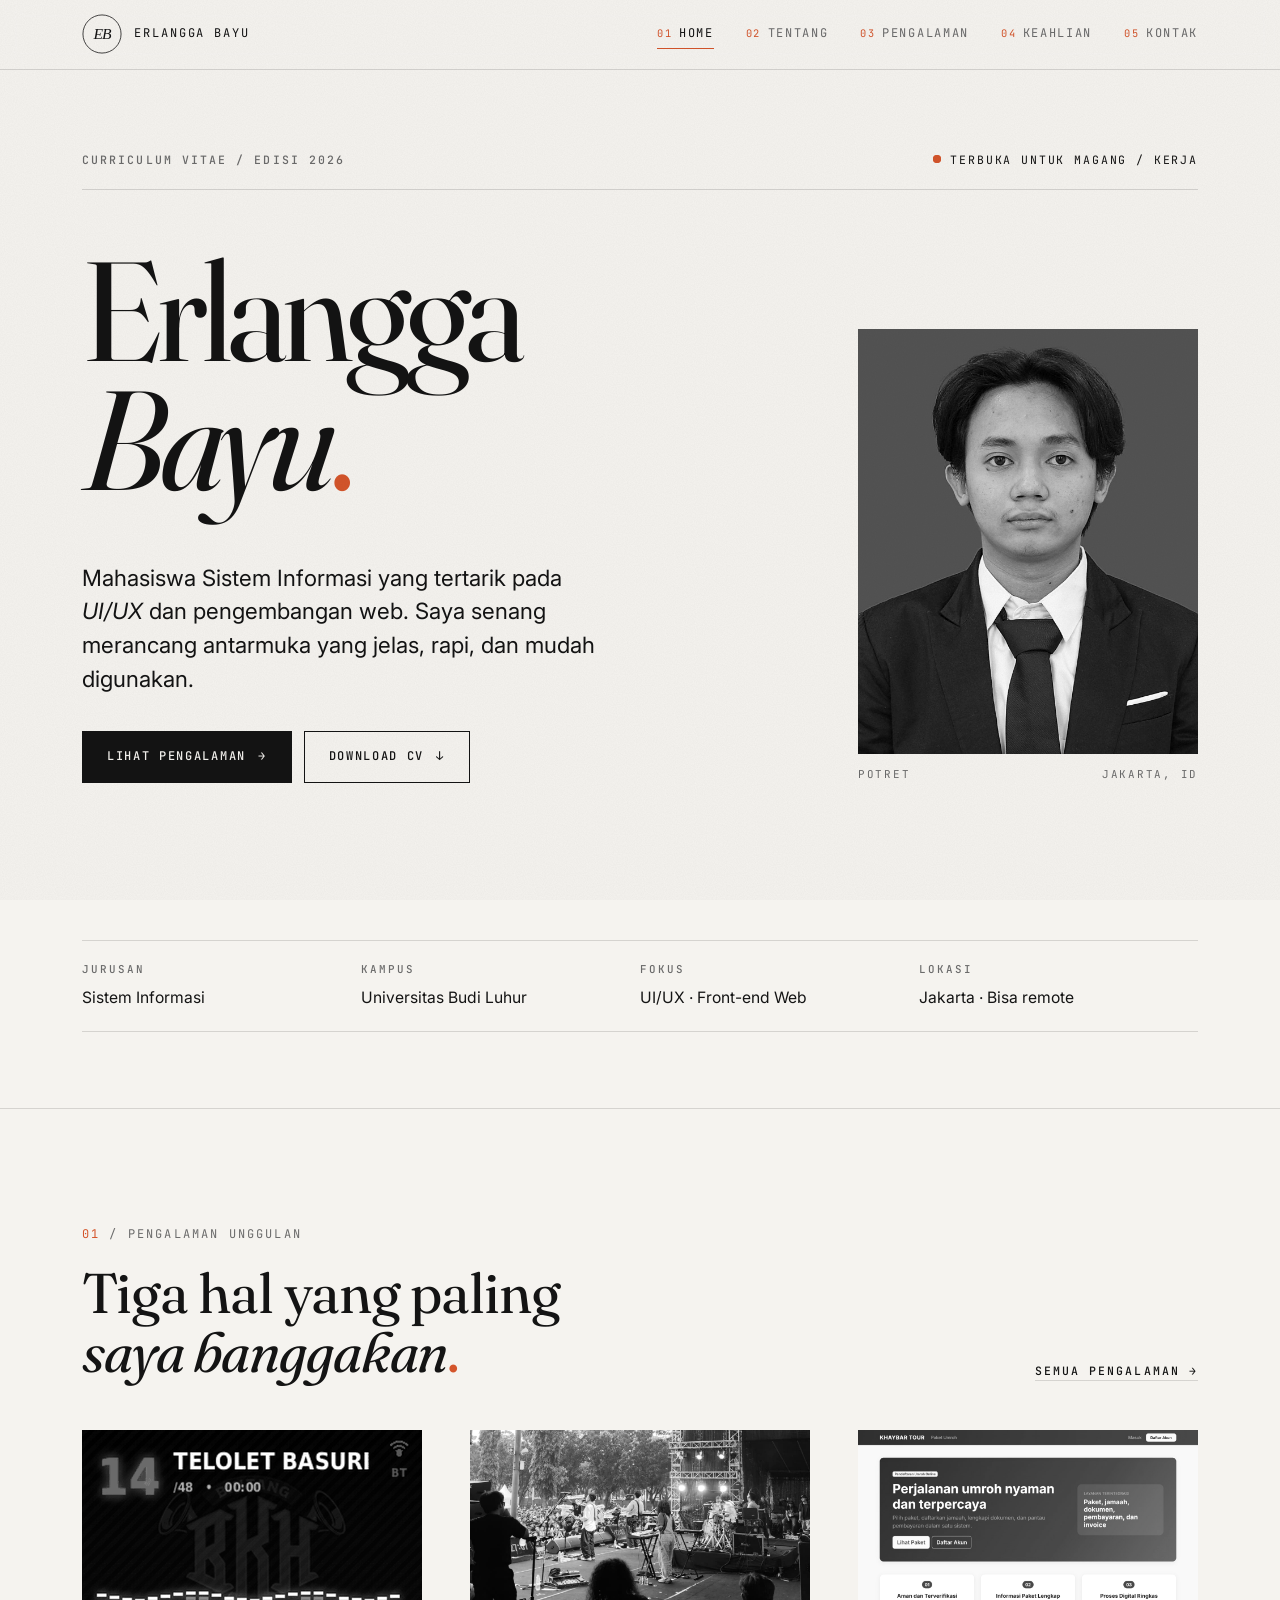
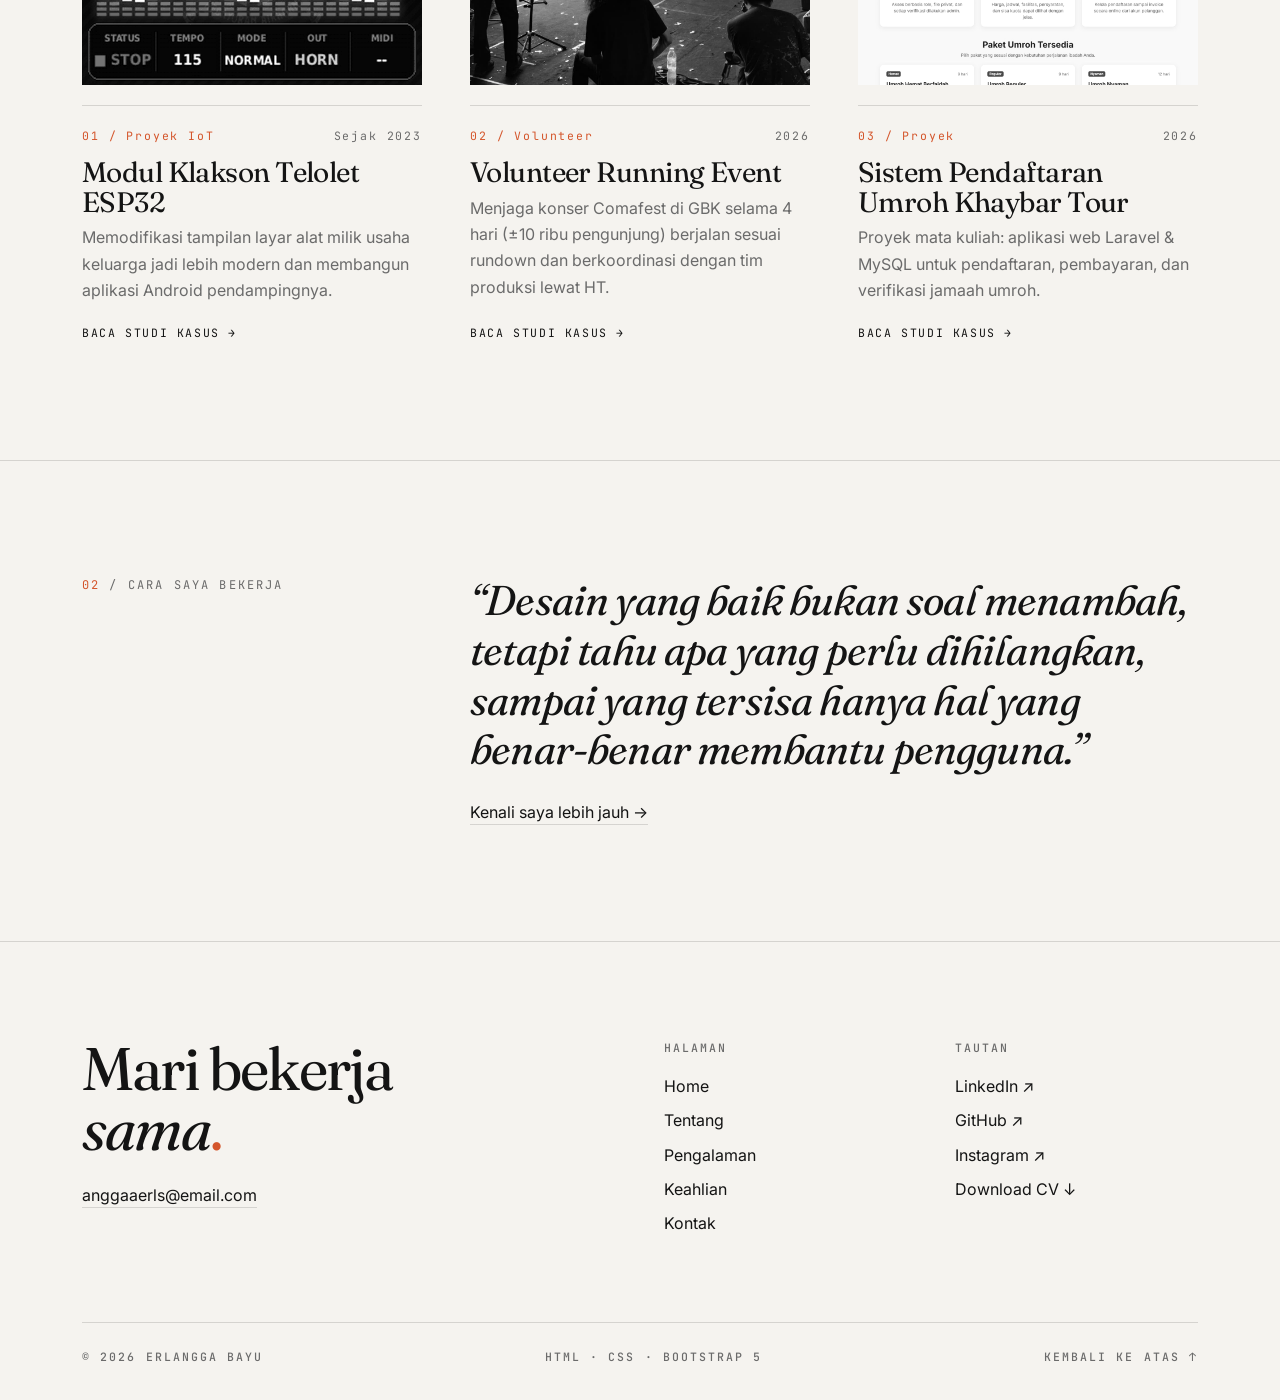
==== index.html @ e74d13df "Website CV Erlangga Bayu: 5 halaman dengan Bootstrap 5 Website CV/portofolio bergaya editorial minim" ====
<!DOCTYPE html>
<html lang="id">
<head>
  <!-- ===================== META DASAR ===================== -->
  <meta charset="UTF-8">
  <meta name="viewport" content="width=device-width, initial-scale=1">
  <!-- GANTI: nama & deskripsi -->
  <title>Erlangga Bayu | Mahasiswa Sistem Informasi · UI/UX &amp; Web</title>
  <meta name="description" content="CV dan portofolio Erlangga Bayu, mahasiswa Sistem Informasi yang tertarik pada UI/UX dan pengembangan web. Terbuka untuk magang dan kerja.">
  <meta name="author" content="Erlangga Bayu">
  <meta name="theme-color" content="#f5f3ef" media="(prefers-color-scheme: light)">
  <meta name="theme-color" content="#111111" media="(prefers-color-scheme: dark)">

  <!-- ===================== OPEN GRAPH (preview WhatsApp/LinkedIn) =====================
       GANTI "username" dengan username GitHub Anda. og:image harus URL lengkap (absolut). -->
  <meta property="og:type" content="website">
  <meta property="og:title" content="Erlangga Bayu | CV &amp; Portofolio">
  <meta property="og:description" content="Mahasiswa Sistem Informasi yang tertarik pada UI/UX dan pengembangan web. Terbuka untuk magang dan kerja.">
  <meta property="og:url" content="https://erlanggabyu.github.io/">
  <meta property="og:image" content="https://erlanggabyu.github.io/assets/img/og-image.png">
  <meta property="og:image:width" content="1200">
  <meta property="og:image:height" content="630">
  <meta property="og:locale" content="id_ID">
  <meta name="twitter:card" content="summary_large_image">

  <!-- ===================== FAVICON ===================== -->
  <link rel="icon" href="assets/img/favicon.svg" type="image/svg+xml">
  <link rel="icon" href="assets/img/favicon-32.png" sizes="32x32" type="image/png">
  <link rel="apple-touch-icon" href="assets/img/apple-touch-icon.png">

  <!-- ===================== FONT (Google Fonts) ===================== -->
  <link rel="preconnect" href="https://fonts.googleapis.com">
  <link rel="preconnect" href="https://fonts.gstatic.com" crossorigin>
  <link href="https://fonts.googleapis.com/css2?family=Fraunces:ital,opsz,wght@0,9..144,300..600;1,9..144,300..600&family=Inter:wght@400;500;600&family=JetBrains+Mono:wght@400;500&display=swap" rel="stylesheet">

  <!-- ===================== BOOTSTRAP 5 (file lokal) + CSS KUSTOM ===================== -->
  <link href="css/bootstrap.min.css" rel="stylesheet">
  <link href="css/style.css" rel="stylesheet">
</head>
<body id="top">
  <a class="skip-link" href="#main">Lewati ke konten</a>

  <!-- ===================== NAVBAR (sama di semua halaman) ===================== -->
  <header class="site-header">
    <nav class="navbar navbar-expand-lg" aria-label="Navigasi utama">
      <div class="container">
        <a class="navbar-brand brand" href="index.html" aria-label="Erlangga Bayu, ke beranda">
          <img src="assets/img/logo.svg" alt="" width="40" height="40">
          <span class="brand-name">Erlangga Bayu</span>
        </a>
        <button class="navbar-toggler" type="button" data-bs-toggle="collapse" data-bs-target="#navMenu" aria-controls="navMenu" aria-expanded="false" aria-label="Buka menu">
          <span class="toggler-bar"></span>
          <span class="toggler-bar"></span>
        </button>
        <div class="collapse navbar-collapse" id="navMenu">
          <ul class="navbar-nav ms-auto">
            <li class="nav-item"><a class="nav-link" href="index.html" aria-current="page"><span class="nav-num">01</span>Home</a></li>
            <li class="nav-item"><a class="nav-link" href="tentang.html"><span class="nav-num">02</span>Tentang</a></li>
            <li class="nav-item"><a class="nav-link" href="pengalaman.html"><span class="nav-num">03</span>Pengalaman</a></li>
            <li class="nav-item"><a class="nav-link" href="keahlian.html"><span class="nav-num">04</span>Keahlian</a></li>
            <li class="nav-item"><a class="nav-link" href="kontak.html"><span class="nav-num">05</span>Kontak</a></li>
          </ul>
        </div>
      </div>
    </nav>
  </header>

  <main id="main">

    <!-- ===================== HERO ===================== -->
    <section class="hero" aria-labelledby="hero-title">
      <div class="container">

        <!-- Baris atas: label edisi + status -->
        <div class="hero-top reveal">
          <p class="eyebrow mb-0">Curriculum Vitae / Edisi 2026</p>
          <!-- GANTI: status ketersediaan -->
          <p class="status mb-0"><span class="status-dot" aria-hidden="true"></span>Terbuka untuk magang / kerja</p>
        </div>

        <div class="row g-4 g-lg-5 align-items-end">
          <div class="col-lg-8">
            <!-- GANTI: nama lengkap -->
            <h1 id="hero-title" class="display-xl hero-name reveal d-1">
              Erlangga<br><span class="italic">Bayu</span><span class="dot">.</span>
            </h1>

            <!-- GANTI: kalimat positioning -->
            <p class="lede reveal d-2">
              Mahasiswa Sistem Informasi yang tertarik pada <em>UI/UX</em> dan pengembangan web.
              Saya senang merancang antarmuka yang jelas, rapi, dan mudah digunakan.
            </p>

            <div class="hero-actions reveal d-3">
              <a class="btn-ed btn-solid" href="pengalaman.html">Lihat Pengalaman <span class="arrow" aria-hidden="true">→</span></a>
              <!-- GANTI FILE CV: assets/cv/CV-Erlangga-Bayu.pdf -->
              <a class="btn-ed btn-outline" href="assets/cv/CV-Erlangga-Bayu.pdf" download>Download CV <span class="arrow arrow-down" aria-hidden="true">↓</span></a>
            </div>
          </div>

          <div class="col-sm-8 col-md-6 col-lg-4">
            <figure class="m-0 reveal-img d-2">
              <div class="photo ratio-portrait">
                <!-- GANTI FOTO: assets/img/profil.jpg (rasio 4:5, mis. 800x1000 px) -->
                <img src="assets/img/profil.jpg" alt="Foto profil Erlangga Bayu" width="800" height="1000" loading="lazy">
              </div>
              <figcaption class="photo-caption"><span>Potret</span><span>Jakarta, ID</span></figcaption>
            </figure>
          </div>
        </div>
      </div>
    </section>

    <!-- ===================== FAKTA SINGKAT ===================== -->
    <section class="section-tight" aria-label="Fakta singkat">
      <div class="container">
        <!-- GANTI: data singkat -->
        <dl class="row g-0 meta-grid m-0">
          <div class="col-6 col-md-3 pe-3">
            <dt>Jurusan</dt>
            <dd>Sistem Informasi</dd>
          </div>
          <div class="col-6 col-md-3 pe-3">
            <dt>Kampus</dt>
            <dd>Universitas Budi Luhur</dd>
          </div>
          <div class="col-6 col-md-3 pe-3">
            <dt>Fokus</dt>
            <dd>UI/UX · Front-end Web</dd>
          </div>
          <div class="col-6 col-md-3">
            <dt>Lokasi</dt>
            <dd>Jakarta · Bisa remote</dd>
          </div>
        </dl>
      </div>
    </section>

    <!-- ===================== 01 — PENGALAMAN UNGGULAN ===================== -->
    <section class="section" aria-labelledby="unggulan-title">
      <div class="container">
        <div class="row align-items-end g-4 mb-5">
          <div class="col-lg-8">
            <p class="section-label"><span class="num">01</span> / Pengalaman Unggulan</p>
            <h2 id="unggulan-title" class="section-title">Tiga hal yang paling<br><span class="italic">saya banggakan</span><span class="dot">.</span></h2>
          </div>
          <div class="col-lg-4 text-lg-end">
            <a class="link-line mono text-reset" href="pengalaman.html">Semua pengalaman →</a>
          </div>
        </div>

        <div class="row g-4 g-lg-5">
          <!-- Kartu 1 — Modul klakson telolet ESP32 "BKH" -->
          <div class="col-md-4">
            <article class="feature">
              <a href="pengalaman.html#pengalaman-1" class="d-block" aria-label="Baca studi kasus: Modul klakson telolet ESP32">
                <div class="photo ratio-landscape">
                  <!-- GIF: assets/img/pengalaman/pengalaman-1-foto-1.gif (rekaman layar alat) -->
                  <img src="assets/img/pengalaman/pengalaman-1-foto-1.gif" alt="Animasi layar TFT modul BKH: equalizer neon bergerak mengikuti lagu yang diputar" width="480" height="360" loading="lazy">
                </div>
              </a>
              <p class="feature-num"><span>01 / Proyek IoT</span><span>Sejak 2023</span></p>
              <h3>Modul Klakson Telolet ESP32</h3>
              <p>Memodifikasi tampilan layar alat milik usaha keluarga jadi lebih modern dan membangun aplikasi Android pendampingnya.</p>
              <a class="more link-u" href="pengalaman.html#pengalaman-1">Baca studi kasus →</a>
            </article>
          </div>

          <!-- Kartu 2 — Volunteer konser — Comafest 2026 -->
          <div class="col-md-4">
            <article class="feature">
              <a href="pengalaman.html#pengalaman-2" class="d-block" aria-label="Baca studi kasus: Volunteer divisi running event">
                <div class="photo ratio-landscape">
                  <!-- GANTI FOTO: assets/img/pengalaman/pengalaman-2-foto-1.jpg -->
                  <img src="assets/img/pengalaman/pengalaman-2-foto-1.jpg" alt="Suasana panggung saat konser berlangsung" width="1200" height="900" loading="lazy">
                </div>
              </a>
              <p class="feature-num"><span>02 / Volunteer</span><span>2026</span></p>
              <h3>Volunteer Running Event</h3>
              <p>Menjaga konser Comafest di GBK selama 4 hari (±10 ribu pengunjung) berjalan sesuai rundown dan berkoordinasi dengan tim produksi lewat HT.</p>
              <a class="more link-u" href="pengalaman.html#pengalaman-2">Baca studi kasus →</a>
            </article>
          </div>

          <!-- Kartu 3 — GANTI: data pengalaman 3 -->
          <div class="col-md-4">
            <article class="feature">
              <a href="pengalaman.html#pengalaman-3" class="d-block" aria-label="Baca studi kasus: Khaybar Tour">
                <div class="photo ratio-landscape">
                  <img src="assets/img/pengalaman/pengalaman-3-foto-1.jpg" alt="Halaman utama aplikasi Khaybar Tour" width="1200" height="900" loading="lazy">
                </div>
              </a>
              <p class="feature-num"><span>03 / Proyek</span><span>2026</span></p>
              <h3>Sistem Pendaftaran Umroh Khaybar Tour</h3>
              <p>Proyek mata kuliah: aplikasi web Laravel &amp; MySQL untuk pendaftaran, pembayaran, dan verifikasi jamaah umroh.</p>
              <a class="more link-u" href="pengalaman.html#pengalaman-3">Baca studi kasus →</a>
            </article>
          </div>
        </div>
      </div>
    </section>

    <!-- ===================== 02 — PRINSIP KERJA (kutipan) ===================== -->
    <section class="section" aria-labelledby="prinsip-title">
      <div class="container">
        <div class="row g-4 g-lg-5">
          <div class="col-lg-4">
            <p class="section-label"><span class="num">02</span> / Cara Saya Bekerja</p>
            <h2 id="prinsip-title" class="visually-hidden">Cara saya bekerja</h2>
          </div>
          <div class="col-lg-8">
            <!-- GANTI: kalimat prinsip kerja Anda -->
            <blockquote class="m-0">
              <p class="pull">“Desain yang baik bukan soal menambah, tetapi tahu apa yang perlu dihilangkan, sampai yang tersisa hanya hal yang benar-benar membantu pengguna.”</p>
            </blockquote>
            <p class="mt-4 mb-0"><a class="link-line" href="tentang.html">Kenali saya lebih jauh →</a></p>
          </div>
        </div>
      </div>
    </section>

  </main>

  <!-- ===================== FOOTER (sama di semua halaman) ===================== -->
  <footer class="site-footer">
    <div class="container">
      <div class="row g-4 g-lg-5">
        <div class="col-lg-6">
          <p class="footer-cta">Mari bekerja<br><span class="italic">sama</span><span class="dot">.</span></p>
          <!-- GANTI: email -->
          <a class="link-line" href="mailto:anggaaerls@email.com">anggaaerls@email.com</a>
        </div>
        <div class="col-6 col-lg-3">
          <p class="eyebrow">Halaman</p>
          <ul class="footer-list">
            <li><a class="link-u" href="index.html">Home</a></li>
            <li><a class="link-u" href="tentang.html">Tentang</a></li>
            <li><a class="link-u" href="pengalaman.html">Pengalaman</a></li>
            <li><a class="link-u" href="keahlian.html">Keahlian</a></li>
            <li><a class="link-u" href="kontak.html">Kontak</a></li>
          </ul>
        </div>
        <div class="col-6 col-lg-3">
          <p class="eyebrow">Tautan</p>
          <!-- GANTI: tautan sosial -->
          <ul class="footer-list">
            <li><a class="link-u" href="https://www.linkedin.com/in/erlangga-bayu-setiaji-979914382/" target="_blank" rel="noopener">LinkedIn ↗</a></li>
            <li><a class="link-u" href="https://github.com/erlanggabyu" target="_blank" rel="noopener">GitHub ↗</a></li>
            <li><a class="link-u" href="https://www.instagram.com/anggaabyu/" target="_blank" rel="noopener">Instagram ↗</a></li>
            <li><a class="link-u" href="assets/cv/CV-Erlangga-Bayu.pdf" download>Download CV ↓</a></li>
          </ul>
        </div>
      </div>
      <div class="footer-bottom">
        <p class="mono mb-0">© 2026 Erlangga Bayu</p>
        <p class="mono mb-0">HTML · CSS · Bootstrap 5</p>
        <a class="mono link-u" href="#top">Kembali ke atas ↑</a>
      </div>
    </div>
  </footer>

  <!-- Bootstrap JS (hanya untuk komponen bawaan: navbar collapse, modal) -->
  <script src="js/bootstrap.bundle.min.js"></script>
</body>
</html>
---- css/style.css ----
/* =========================================================================
   STYLE.CSS — Website CV "Editorial Minimalis"
   -------------------------------------------------------------------------
   Satu-satunya file CSS kustom. Dipakai bersama Bootstrap 5 (CDN).
   Daftar isi:
     01. Variabel warna & tipografi (:root) + dark mode
     02. Dasar (body, tekstur grain, seleksi, fokus keyboard)
     03. Tipografi editorial (judul, label mono, paragraf)
     04. Tautan & tombol
     05. Navbar
     06. Layout section & garis pemisah
     07. Home (hero, banner, fakta, kartu unggulan)
     08. Foto (grayscale -> berwarna saat hover)
     09. Halaman Tentang
     10. Halaman Pengalaman (case study + galeri + modal)
     11. Halaman Keahlian
     12. Halaman Kontak (email besar + form)
     13. Footer
     14. Animasi masuk (keyframes)
     15. Responsif tambahan
     16. prefers-reduced-motion
   ========================================================================= */


/* =========================================================================
   01. VARIABEL — semua warna disimpan di sini agar mudah diganti
   ========================================================================= */
:root {
  /* Warna */
  --bg: #f5f3ef;            /* latar off-white */
  --bg-soft: #ebe8e2;       /* latar sedikit lebih gelap (placeholder, form) */
  --ink: #141414;           /* teks utama hampir hitam */
  --muted: #6b6b6b;         /* teks sekunder */
  --accent: #d4552b;        /* SATU warna aksen: burnt orange */
  --line: rgba(20, 20, 20, 0.14); /* garis tipis 1px */
  --on-ink: #f5f3ef;        /* teks di atas latar gelap (tombol solid) */

  /* Tipografi */
  --font-serif: "Fraunces", Georgia, "Times New Roman", serif;
  --font-sans: "Inter", system-ui, -apple-system, "Segoe UI", Roboto, sans-serif;
  --font-mono: "JetBrains Mono", ui-monospace, Consolas, monospace;

  /* Gerak */
  --ease: cubic-bezier(0.22, 1, 0.36, 1);  /* ease-out yang lembut */
  --dur: 0.6s;

  /* Override variabel Bootstrap agar komponen bawaan ikut tema */
  --bs-body-bg: var(--bg);
  --bs-body-color: var(--ink);
  --bs-body-font-family: var(--font-sans);
  --bs-border-color: var(--line);
  --bs-link-color-rgb: 20, 20, 20;
  --bs-emphasis-color: var(--ink);
  --bs-secondary-color: var(--muted);
}

/* Dark mode otomatis mengikuti pengaturan perangkat pengunjung */
@media (prefers-color-scheme: dark) {
  :root {
    --bg: #111111;
    --bg-soft: #1b1b1b;
    --ink: #eeeeee;
    --muted: #a3a3a3;
    --line: rgba(238, 238, 238, 0.14);
    --on-ink: #111111;
    --bs-link-color-rgb: 238, 238, 238;
    color-scheme: dark;
  }
}


/* =========================================================================
   02. DASAR
   ========================================================================= */
html {
  scroll-behavior: smooth;
  scroll-padding-top: 5rem; /* agar anchor (#pengalaman-1) tidak tertutup navbar */
}

body {
  background-color: var(--bg);
  color: var(--ink);
  font-family: var(--font-sans);
  font-size: 1rem;
  line-height: 1.65;
  -webkit-font-smoothing: antialiased;
  text-rendering: optimizeLegibility;
  position: relative;
}

/* Tekstur grain sangat tipis: SVG noise (feTurbulence) sebagai lapisan tetap */
body::before {
  content: "";
  position: fixed;
  inset: 0;
  z-index: 9999;
  pointer-events: none;   /* tidak mengganggu klik */
  opacity: 0.06;
  background-image: url("data:image/svg+xml,%3Csvg xmlns='http://www.w3.org/2000/svg' width='160' height='160'%3E%3Cfilter id='n'%3E%3CfeTurbulence type='fractalNoise' baseFrequency='0.9' numOctaves='3' stitchTiles='stitch'/%3E%3CfeColorMatrix values='0 0 0 0 0 0 0 0 0 0 0 0 0 0 0 0 0 0 0.6 0'/%3E%3C/filter%3E%3Crect width='100%25' height='100%25' filter='url(%23n)'/%3E%3C/svg%3E");
}
@media (prefers-color-scheme: dark) {
  body::before { opacity: 0.09; mix-blend-mode: screen; filter: invert(1); }
}

::selection {
  background: var(--accent);
  color: #fff;
}

img { max-width: 100%; height: auto; display: block; }

/* Fokus keyboard yang jelas terlihat (aksesibilitas) */
:focus-visible {
  outline: 2px solid var(--accent);
  outline-offset: 3px;
  border-radius: 0;
  box-shadow: none !important;
}

/* Tautan "lewati ke konten" untuk pengguna keyboard / screen reader */
.skip-link {
  position: absolute;
  left: 1rem;
  top: -100px;
  z-index: 10000;
  padding: 0.6rem 1rem;
  background: var(--ink);
  color: var(--on-ink);
  font-family: var(--font-mono);
  font-size: 0.75rem;
  text-transform: uppercase;
  letter-spacing: 0.12em;
  text-decoration: none;
}
.skip-link:focus { top: 1rem; color: var(--on-ink); }

hr, .rule {
  border: 0;
  border-top: 1px solid var(--line);
  opacity: 1;
  margin: 0;
}


/* =========================================================================
   03. TIPOGRAFI EDITORIAL
   ========================================================================= */
h1, h2, h3, h4, .serif {
  font-family: var(--font-serif);
  font-weight: 400;
  letter-spacing: -0.02em;
  line-height: 1.05;
  color: var(--ink);
  font-optical-sizing: auto;
}

/* Judul utama ukuran sangat besar, responsif dengan clamp() */
.display-xl {
  font-size: clamp(3.25rem, 11vw, 9.5rem);
  line-height: 0.92;
  letter-spacing: -0.045em;
  margin: 0;
}
.display-lg {
  font-size: clamp(2.75rem, 8vw, 6.5rem);
  line-height: 0.95;
  letter-spacing: -0.04em;
  margin: 0;
}
.section-title {
  font-size: clamp(2rem, 4.5vw, 3.5rem);
  margin: 0;
}
.title-md {
  font-size: clamp(1.5rem, 2.6vw, 2.1rem);
  line-height: 1.15;
}

/* Huruf miring + titik aksen sebagai "tanda tangan" desain */
.italic { font-style: italic; }
.dot { color: var(--accent); }

/* Label kecil monospace, huruf kapital, spasi huruf lebar */
.eyebrow,
.mono {
  font-family: var(--font-mono);
  font-size: 0.72rem;
  font-weight: 500;
  text-transform: uppercase;
  letter-spacing: 0.18em;
  color: var(--muted);
}

/* Penomoran section bergaya editorial: "01 — Tentang" */
.section-label {
  font-family: var(--font-mono);
  font-size: 0.75rem;
  text-transform: uppercase;
  letter-spacing: 0.18em;
  color: var(--muted);
  margin-bottom: 1.25rem;
}
.section-label .num { color: var(--accent); }

.lede {
  font-size: clamp(1.15rem, 1.8vw, 1.4rem);
  line-height: 1.5;
  color: var(--ink);
  max-width: 38ch;
}
.text-muted-ed { color: var(--muted) !important; }
.measure { max-width: 62ch; }


/* =========================================================================
   04. TAUTAN & TOMBOL
   ========================================================================= */
a {
  color: var(--ink);
  text-decoration: none;
}
a:hover { color: var(--ink); }

/* Garis bawah yang "tumbuh" dari kiri ke kanan saat hover */
.link-u {
  background-image: linear-gradient(currentColor, currentColor);
  background-repeat: no-repeat;
  background-position: 0 100%;
  background-size: 0% 1px;
  transition: background-size var(--dur) var(--ease), color 0.3s;
  padding-bottom: 2px;
}
.link-u:hover,
.link-u:focus-visible { background-size: 100% 1px; }

/* Varian: garis tipis selalu ada, garis aksen tumbuh di atasnya */
.link-line {
  background-image:
    linear-gradient(var(--accent), var(--accent)),
    linear-gradient(var(--line), var(--line));
  background-repeat: no-repeat;
  background-position: 0 100%, 0 100%;
  background-size: 0% 1px, 100% 1px;
  transition: background-size var(--dur) var(--ease);
  padding-bottom: 3px;
}
.link-line:hover,
.link-line:focus-visible { background-size: 100% 1px, 100% 1px; }

/* Tombol: sudut tegas, label mono kapital */
.btn-ed {
  display: inline-flex;
  align-items: center;
  gap: 0.75rem;
  padding: 0.95rem 1.5rem;
  font-family: var(--font-mono);
  font-size: 0.75rem;
  font-weight: 500;
  text-transform: uppercase;
  letter-spacing: 0.14em;
  border: 1px solid var(--ink);
  border-radius: 0;
  transition: background-color 0.35s var(--ease), color 0.35s var(--ease), border-color 0.35s;
}
.btn-ed .arrow {
  display: inline-block;
  transition: transform 0.45s var(--ease);
}
.btn-ed:hover .arrow { transform: translateX(4px); }
.btn-ed:hover .arrow-down { transform: translateY(3px); }

.btn-solid { background: var(--ink); color: var(--on-ink); }
.btn-solid:hover,
.btn-solid:focus-visible { background: var(--accent); border-color: var(--accent); color: #fff; }

.btn-outline { background: transparent; color: var(--ink); }
.btn-outline:hover,
.btn-outline:focus-visible { background: var(--ink); color: var(--on-ink); }


/* =========================================================================
   05. NAVBAR — logo kiri, menu kanan, penanda halaman aktif
   ========================================================================= */
.site-header {
  position: sticky;
  top: 0;
  z-index: 1030;
  background-color: color-mix(in srgb, var(--bg) 88%, transparent);
  -webkit-backdrop-filter: blur(10px);
  backdrop-filter: blur(10px);
  border-bottom: 1px solid var(--line);
}

.site-header .navbar { padding-block: 0.9rem; }

.brand {
  display: inline-flex;
  align-items: center;
  gap: 0.75rem;
  margin: 0;
  padding: 0;
}
.brand img { width: 40px; height: 40px; }
.brand-name {
  font-family: var(--font-mono);
  font-size: 0.75rem;
  text-transform: uppercase;
  letter-spacing: 0.16em;
  color: var(--ink);
}

.site-header .nav-link {
  position: relative;
  font-family: var(--font-mono);
  font-size: 0.75rem;
  text-transform: uppercase;
  letter-spacing: 0.14em;
  color: var(--muted);
  padding: 0.5rem 0 !important;
  margin-left: 2rem;
  transition: color 0.3s;
}
.site-header .nav-link .nav-num {
  color: var(--accent);
  margin-right: 0.4rem;
  font-size: 0.65rem;
}
/* garis bawah tumbuh dari kiri */
.site-header .nav-link::after {
  content: "";
  position: absolute;
  left: 0;
  bottom: 0.2rem;
  width: 100%;
  height: 1px;
  background: var(--ink);
  transform: scaleX(0);
  transform-origin: left;
  transition: transform var(--dur) var(--ease);
}
.site-header .nav-link:hover,
.site-header .nav-link:focus-visible { color: var(--ink); }
.site-header .nav-link:hover::after { transform: scaleX(1); }

/* Halaman aktif (ditandai dengan aria-current="page") */
.site-header .nav-link[aria-current="page"] { color: var(--ink); }
.site-header .nav-link[aria-current="page"]::after {
  transform: scaleX(1);
  background: var(--accent);
}

/* Tombol hamburger minimalis: dua garis, berubah jadi "X" saat dibuka */
.navbar-toggler {
  border: 0;
  border-radius: 0;
  padding: 0.6rem 0.25rem;
  width: 2.25rem;
  display: inline-flex;
  flex-direction: column;
  gap: 6px;
  align-items: flex-end;
}
.navbar-toggler:focus { box-shadow: none; }
.toggler-bar {
  display: block;
  height: 1.5px;
  width: 100%;
  background: var(--ink);
  transition: transform 0.45s var(--ease), width 0.45s var(--ease);
}
.toggler-bar:last-child { width: 65%; }
.navbar-toggler[aria-expanded="true"] .toggler-bar:first-child { transform: translateY(3.75px) rotate(45deg); }
.navbar-toggler[aria-expanded="true"] .toggler-bar:last-child { width: 100%; transform: translateY(-3.75px) rotate(-45deg); }


/* =========================================================================
   06. LAYOUT SECTION & GARIS PEMISAH
   ========================================================================= */
.section {
  padding-block: clamp(4rem, 9vw, 8rem);
  border-top: 1px solid var(--line);
}
.section-tight { padding-block: clamp(3rem, 6vw, 5rem); }

/* Kepala halaman (page hero) untuk halaman selain Home */
.page-hero {
  padding-top: clamp(3.5rem, 9vw, 7rem);
  padding-bottom: clamp(3rem, 7vw, 5.5rem);
}
.page-hero .lede { margin-top: 2rem; }

/* Baris meta berbentuk kolom kecil dengan garis atas (gaya kolofon majalah) */
.meta-grid {
  border-top: 1px solid var(--line);
}
.meta-grid > div {
  padding-block: 1.25rem;
  border-bottom: 1px solid var(--line);
}
.meta-grid dt,
.meta-grid .meta-k {
  font-family: var(--font-mono);
  font-size: 0.68rem;
  font-weight: 500;
  text-transform: uppercase;
  letter-spacing: 0.18em;
  color: var(--muted);
  margin-bottom: 0.35rem;
}
.meta-grid dd,
.meta-grid .meta-v { margin: 0; font-size: 0.98rem; }


/* =========================================================================
   07. HOME
   ========================================================================= */
.hero {
  padding-top: clamp(2.5rem, 7vw, 5rem);
  padding-bottom: clamp(3rem, 7vw, 5rem);
}

.hero-top {
  display: flex;
  flex-wrap: wrap;
  justify-content: space-between;
  gap: 1rem;
  padding-bottom: 1.25rem;
  margin-bottom: clamp(2rem, 5vw, 3.5rem);
  border-bottom: 1px solid var(--line);
}

/* Status "Terbuka untuk magang/kerja" dengan titik berdenyut halus */
.status {
  display: inline-flex;
  align-items: center;
  gap: 0.6rem;
  font-family: var(--font-mono);
  font-size: 0.72rem;
  text-transform: uppercase;
  letter-spacing: 0.16em;
  color: var(--ink);
}
.status-dot {
  position: relative;
  width: 8px;
  height: 8px;
  border-radius: 50%;
  background: var(--accent);
}
.status-dot::after {
  content: "";
  position: absolute;
  inset: 0;
  border-radius: 50%;
  background: var(--accent);
  animation: pulse 2.4s var(--ease) infinite;
}

.hero-name { margin-bottom: clamp(2rem, 5vw, 3.5rem); }

.hero-actions {
  display: flex;
  flex-wrap: wrap;
  gap: 0.75rem;
  margin-top: 2.25rem;
}

/* Banner/visual abstrak */
.banner {
  margin: 0;
  border-top: 1px solid var(--line);
  border-bottom: 1px solid var(--line);
  padding-block: clamp(1.5rem, 4vw, 3rem);
}
.banner img {
  width: 100%;
  aspect-ratio: 4 / 1;
  object-fit: cover;
}
.figcap {
  display: flex;
  justify-content: space-between;
  gap: 1rem;
  margin-top: 1rem;
  font-family: var(--font-mono);
  font-size: 0.68rem;
  text-transform: uppercase;
  letter-spacing: 0.16em;
  color: var(--muted);
}

/* Kartu pengalaman unggulan */
.feature {
  height: 100%;
  display: flex;
  flex-direction: column;
}
.feature-num {
  font-family: var(--font-mono);
  font-size: 0.72rem;
  letter-spacing: 0.16em;
  color: var(--accent);
  padding-top: 1.25rem;
  margin-top: 1.25rem;
  border-top: 1px solid var(--line);
  display: flex;
  justify-content: space-between;
}
.feature-num span:last-child { color: var(--muted); }
.feature h3 {
  font-size: clamp(1.45rem, 2.2vw, 1.85rem);
  margin: 0.75rem 0 0.5rem;
}
.feature p:not(.feature-num) { color: var(--muted); margin-bottom: 1.25rem; }
.feature .feature-num { margin-bottom: 0; }
.feature .more {
  margin-top: auto;
  align-self: flex-start;
  font-family: var(--font-mono);
  font-size: 0.72rem;
  text-transform: uppercase;
  letter-spacing: 0.14em;
}
/* seluruh kartu bisa diklik, tapi foto tetap bereaksi saat kartu di-hover */
.feature:hover .photo img { filter: grayscale(0%); transform: scale(1.03); }
.feature:hover .more { background-size: 100% 1px; }

/* Kutipan besar (pull quote) */
.pull {
  font-family: var(--font-serif);
  font-size: clamp(1.6rem, 3.4vw, 2.6rem);
  line-height: 1.2;
  letter-spacing: -0.02em;
  font-style: italic;
  margin: 0;
}


/* =========================================================================
   08. FOTO — grayscale, berubah berwarna saat hover (transisi halus)
   ========================================================================= */
.photo {
  position: relative;
  overflow: hidden;
  margin: 0;
  /* placeholder SVG sebagai latar: tetap rapi jika foto belum dimuat */
  background: var(--bg-soft) url("../assets/img/placeholder.svg") center / cover no-repeat;
}
.photo img {
  width: 100%;
  height: 100%;
  object-fit: cover;          /* foto tidak gepeng */
  filter: grayscale(100%) contrast(1.02);
  transition: filter 0.9s var(--ease), transform 1.2s var(--ease);
}
.photo:hover img { filter: grayscale(0%); transform: scale(1.03); }

/* Rasio konsisten */
.ratio-portrait { aspect-ratio: 4 / 5; }
.ratio-landscape { aspect-ratio: 4 / 3; }

.photo-caption {
  margin-top: 0.75rem;
  font-family: var(--font-mono);
  font-size: 0.68rem;
  text-transform: uppercase;
  letter-spacing: 0.16em;
  color: var(--muted);
  display: flex;
  justify-content: space-between;
}


/* =========================================================================
   09. HALAMAN TENTANG — layout dua kolom ala majalah
   ========================================================================= */
.sticky-col { position: sticky; top: 6.5rem; }

/* Huruf pertama besar (drop cap) di paragraf pembuka */
.dropcap::first-letter {
  float: left;
  font-family: var(--font-serif);
  font-size: 5.2rem;
  line-height: 0.82;
  padding: 0.35rem 0.6rem 0 0;
  color: var(--accent);
}

.story p { font-size: 1.075rem; margin-bottom: 1.4rem; }

/* Teks dua kolom seperti majalah (hanya di layar lebar) */
@media (min-width: 992px) {
  .columns-2 { column-count: 2; column-gap: 3rem; }
  .columns-2 p { break-inside: avoid; }
}

/* Daftar pendidikan / timeline berbentuk baris */
.rows { list-style: none; padding: 0; margin: 0; border-top: 1px solid var(--line); }
.rows > li {
  display: grid;
  grid-template-columns: 1fr;
  gap: 0.35rem 2rem;
  padding-block: 1.75rem;
  border-bottom: 1px solid var(--line);
}
@media (min-width: 768px) {
  .rows > li { grid-template-columns: 9rem 1fr auto; align-items: baseline; }
}
.rows .row-year { font-family: var(--font-mono); font-size: 0.75rem; letter-spacing: 0.12em; color: var(--muted); }
.rows .row-title { font-family: var(--font-serif); font-size: clamp(1.3rem, 2.2vw, 1.7rem); line-height: 1.2; margin: 0; }
.rows .row-sub { color: var(--muted); margin: 0.35rem 0 0; }
.rows .row-tag { font-family: var(--font-mono); font-size: 0.7rem; letter-spacing: 0.14em; text-transform: uppercase; color: var(--muted); }

/* Kartu nilai kerja bernomor */
.value {
  border-top: 1px solid var(--ink);
  padding-top: 1.25rem;
  height: 100%;
}
.value .num { font-family: var(--font-mono); font-size: 0.72rem; color: var(--accent); letter-spacing: 0.14em; }
.value h3 { font-size: 1.5rem; margin: 0.75rem 0 0.6rem; }
.value p { color: var(--muted); margin: 0; }

/* Tag sederhana */
.tags { display: flex; flex-wrap: wrap; gap: 0.5rem; list-style: none; padding: 0; margin: 0; }
.tag {
  display: inline-flex;
  align-items: center;
  gap: 0.6rem;
  padding: 0.5rem 0.85rem;
  border: 1px solid var(--line);
  font-size: 0.9rem;
  line-height: 1.2;
  transition: border-color 0.3s, background-color 0.3s;
}
.tag:hover { border-color: var(--ink); }


/* =========================================================================
   10. HALAMAN PENGALAMAN — case study, galeri, modal
   ========================================================================= */
.case {
  padding-block: clamp(3.5rem, 8vw, 6.5rem);
  border-top: 1px solid var(--line);
}
.case-index {
  font-family: var(--font-serif);
  font-size: clamp(3.5rem, 7vw, 6rem);
  line-height: 0.9;
  letter-spacing: -0.04em;
  color: var(--accent);
  font-style: italic;
  margin-bottom: 1.5rem;
}
.case h2 { font-size: clamp(2rem, 4vw, 3.25rem); margin-bottom: 1.5rem; }
.case h3 {
  font-family: var(--font-mono);
  font-size: 0.72rem;
  font-weight: 500;
  text-transform: uppercase;
  letter-spacing: 0.18em;
  color: var(--muted);
  margin: 2.5rem 0 1rem;
}

/* Daftar tugas dengan tanda garis */
.dash-list { list-style: none; padding: 0; margin: 0; }
.dash-list li {
  position: relative;
  padding-left: 1.75rem;
  margin-bottom: 0.75rem;
}
/* penanda poin: kotak kecil warna aksen */
.dash-list li::before {
  content: "";
  position: absolute;
  left: 0.15rem;
  top: 0.65em;
  width: 6px;
  height: 6px;
  background: var(--accent);
}

/* Angka dampak besar */
.impact { border-top: 1px solid var(--line); padding-top: 1rem; height: 100%; }
.impact .impact-num {
  margin: 0;
  color: var(--ink);
  font-family: var(--font-serif);
  font-size: clamp(2.25rem, 4vw, 3.25rem);
  line-height: 1;
  letter-spacing: -0.03em;
}
.impact-num sup { font-size: 0.45em; color: var(--accent); top: -0.9em; margin-left: 0.1em; }
.impact p:not(.impact-num) { color: var(--muted); font-size: 0.9rem; margin: 0.5rem 0 0; }

/* Galeri: thumbnail berupa tombol pembuka modal */
.gallery-btn {
  display: block;
  width: 100%;
  padding: 0;
  border: 0;
  background: none;
  cursor: zoom-in;
  text-align: left;
}
.gallery-btn .photo { aspect-ratio: 4 / 3; }
.gallery-btn:hover .photo img,
.gallery-btn:focus-visible .photo img { filter: grayscale(0%); transform: scale(1.04); }

/* Modal Bootstrap disesuaikan dengan tema */
.modal-ed .modal-content {
  background: var(--bg);
  color: var(--ink);
  border: 1px solid var(--line);
  border-radius: 0;
}
.modal-ed .modal-header,
.modal-ed .modal-footer { border-color: var(--line); }
.modal-ed .modal-title {
  font-family: var(--font-mono);
  font-size: 0.75rem;
  text-transform: uppercase;
  letter-spacing: 0.16em;
  color: var(--muted);
}
.modal-ed .modal-body { padding: 0; }
/* lebar modal mengikuti tinggi layar agar foto 4:3 selalu muat tanpa scroll */
.modal-ed .modal-dialog { max-width: min(1140px, calc((100vh - 11rem) * 4 / 3), calc(100vw - 1rem)); margin-inline: auto; }
/* foto di modal tampil utuh (tidak dipotong), termasuk foto portrait */
.modal-ed .modal-body img { width: 100%; height: calc(100vh - 11rem); max-height: 75vw; object-fit: contain; background: var(--bg-soft); }
.modal-ed .modal-footer { justify-content: flex-start; font-size: 0.95rem; color: var(--muted); }
.modal-ed .btn-close { border-radius: 0; }
@media (prefers-color-scheme: dark) {
  .modal-ed .btn-close { filter: invert(1) grayscale(100%) brightness(200%); }
}
.modal-backdrop.show { opacity: 0.85; }


/* =========================================================================
   11. HALAMAN KEAHLIAN — daftar & tag dengan level (tanpa progress bar)
   ========================================================================= */
.legend {
  display: flex;
  flex-wrap: wrap;
  gap: 1.5rem;
  font-family: var(--font-mono);
  font-size: 0.7rem;
  text-transform: uppercase;
  letter-spacing: 0.14em;
  color: var(--muted);
}
.legend > span { display: inline-flex; align-items: center; gap: 0.6rem; }

/* Indikator level: tiga kotak kecil (bukan persentase) */
.level {
  display: inline-flex;
  gap: 3px;
  flex-shrink: 0;
}
.level i {
  display: block;
  width: 7px;
  height: 7px;
  border: 1px solid var(--ink);
}
.level i.on { background: var(--ink); }
.lvl-3 .level i { border-color: var(--accent); }
.lvl-3 .level i.on { background: var(--accent); }

/* Baris skill */
.skill-list { list-style: none; padding: 0; margin: 0; border-top: 1px solid var(--line); }
.skill-list li {
  display: grid;
  grid-template-columns: 1fr auto;
  gap: 0.25rem 1.5rem;
  align-items: center;
  padding-block: 1.15rem;
  border-bottom: 1px solid var(--line);
  transition: padding-left 0.45s var(--ease);
}
.skill-list li:hover { padding-left: 0.5rem; }
.skill-name { font-family: var(--font-serif); font-size: clamp(1.2rem, 2vw, 1.45rem); line-height: 1.2; }
.skill-note { grid-column: 1 / -1; color: var(--muted); font-size: 0.9rem; margin: 0; }
.skill-level {
  display: inline-flex;
  align-items: center;
  gap: 0.75rem;
  font-family: var(--font-mono);
  font-size: 0.68rem;
  text-transform: uppercase;
  letter-spacing: 0.14em;
  color: var(--muted);
  white-space: nowrap;
}
@media (min-width: 768px) {
  .skill-list li { grid-template-columns: 1fr 1.4fr 8.5rem; }   /* kolom level lebar tetap agar keterangan sejajar */
  .skill-list .skill-level { justify-self: end; }
  .skill-note { grid-column: auto; }
}

/* Tag tools dengan level */
.tag-level { padding: 0.65rem 0.95rem; }
.tag-level .level i { width: 5px; height: 5px; }


/* =========================================================================
   12. HALAMAN KONTAK
   ========================================================================= */
.email-xl {
  display: inline-block;
  font-family: var(--font-serif);
  font-size: clamp(1.8rem, 7.5vw, 6rem);
  line-height: 1.05;
  letter-spacing: -0.04em;
  word-break: break-word;
  background-image: linear-gradient(var(--accent), var(--accent));
  background-repeat: no-repeat;
  background-position: 0 100%;
  background-size: 0% 2px;
  transition: background-size 0.8s var(--ease), color 0.4s;
  padding-bottom: 0.15em;
}
.email-xl:hover,
.email-xl:focus-visible { background-size: 100% 2px; color: var(--accent); }

/* Daftar tautan sosial berupa baris */
.link-rows { list-style: none; padding: 0; margin: 0; border-top: 1px solid var(--line); }
.link-rows a {
  display: flex;
  justify-content: space-between;
  align-items: baseline;
  gap: 1rem;
  padding-block: 1.15rem;
  border-bottom: 1px solid var(--line);
  transition: padding 0.45s var(--ease), color 0.3s;
}
.link-rows .lr-name { font-family: var(--font-serif); font-size: 1.4rem; }
.link-rows .lr-handle { font-family: var(--font-mono); font-size: 0.72rem; letter-spacing: 0.1em; color: var(--muted); }
.link-rows .arrow { display: inline-block; transition: transform 0.45s var(--ease); color: var(--accent); }
.link-rows a:hover { padding-left: 0.5rem; }
.link-rows a:hover .arrow { transform: translate(3px, -3px); }

/* Form: hanya garis bawah, tanpa kotak */
.form-ed .form-label {
  font-family: var(--font-mono);
  font-size: 0.68rem;
  text-transform: uppercase;
  letter-spacing: 0.16em;
  color: var(--muted);
  margin-bottom: 0.25rem;
}
.form-ed .form-control {
  background: transparent;
  color: var(--ink);
  border: 0;
  border-bottom: 1px solid var(--line);
  border-radius: 0;
  padding: 0.6rem 0;
  font-size: 1.05rem;
  transition: border-color 0.3s;
}
.form-ed .form-control::placeholder { color: var(--muted); opacity: 0.7; }
.form-ed .form-control:focus {
  background: transparent;
  color: var(--ink);
  border-color: var(--accent);
  box-shadow: none;
}
.form-ed textarea.form-control { resize: vertical; min-height: 8rem; }
.form-note { font-size: 0.85rem; color: var(--muted); }


/* =========================================================================
   13. FOOTER — sama di semua halaman
   ========================================================================= */
.site-footer {
  border-top: 1px solid var(--line);
  padding-top: clamp(4rem, 8vw, 6rem);
  padding-bottom: 2rem;
}
.footer-cta {
  font-family: var(--font-serif);
  font-size: clamp(2rem, 5vw, 3.75rem);
  line-height: 1;
  letter-spacing: -0.03em;
  margin-bottom: 1.5rem;
}
.footer-list { list-style: none; padding: 0; margin: 0; }
.footer-list li { margin-bottom: 0.5rem; }
.footer-bottom {
  margin-top: clamp(3rem, 6vw, 5rem);
  padding-top: 1.5rem;
  border-top: 1px solid var(--line);
  display: flex;
  flex-wrap: wrap;
  justify-content: space-between;
  gap: 0.75rem;
}


/* =========================================================================
   14. ANIMASI MASUK — fade + naik sedikit, dengan jeda bertahap
   ========================================================================= */
@keyframes rise {
  from { opacity: 0; transform: translateY(18px); }
  to   { opacity: 1; transform: translateY(0); }
}
@keyframes reveal-img {
  from { opacity: 0; clip-path: inset(0 0 100% 0); }
  to   { opacity: 1; clip-path: inset(0 0 0 0); }
}
@keyframes pulse {
  0%   { transform: scale(1);   opacity: 0.6; }
  70%  { transform: scale(2.6); opacity: 0; }
  100% { transform: scale(2.6); opacity: 0; }
}

.reveal { animation: rise 0.9s var(--ease) both; }
.reveal-img { animation: reveal-img 1.3s var(--ease) both; }

/* Jeda bertahap (stagger) */
.d-1 { animation-delay: 0.08s; }
.d-2 { animation-delay: 0.16s; }
.d-3 { animation-delay: 0.24s; }
.d-4 { animation-delay: 0.32s; }
.d-5 { animation-delay: 0.40s; }
.d-6 { animation-delay: 0.48s; }


/* =========================================================================
   15. RESPONSIF TAMBAHAN
   ========================================================================= */
/* HP & tablet: menu hasil collapse ditampilkan sebagai daftar vertikal besar */
@media (max-width: 991.98px) {
  .site-header .navbar-collapse { padding-block: 1rem 0.5rem; }
  .site-header .nav-link {
    margin-left: 0;
    padding: 0.9rem 0 !important;
    font-size: 0.85rem;
    border-bottom: 1px solid var(--line);
  }
  .site-header .nav-link::after { display: none; }
  .site-header .nav-link[aria-current="page"] { color: var(--accent); }
  .sticky-col { position: static; }
}

@media (max-width: 575.98px) {
  .brand-name { display: none; }      /* sisakan logo saja di HP kecil */
  .btn-ed { width: 100%; justify-content: space-between; }
  .banner img { aspect-ratio: 2 / 1; }
  .figcap { flex-direction: column; gap: 0.25rem; }
}


/* =========================================================================
   16. PREFERS-REDUCED-MOTION — hormati pengguna yang tidak ingin animasi
   ========================================================================= */
@media (prefers-reduced-motion: reduce) {
  html { scroll-behavior: auto; }
  *,
  *::before,
  *::after {
    animation-duration: 0.01ms !important;
    animation-iteration-count: 1 !important;
    animation-delay: 0s !important;
    transition-duration: 0.01ms !important;
  }
  .status-dot::after { display: none; }
}

/* Foto portrait di thumbnail: geser potongan ke bagian atas foto */
.photo img.focus-top { object-position: center 22%; }
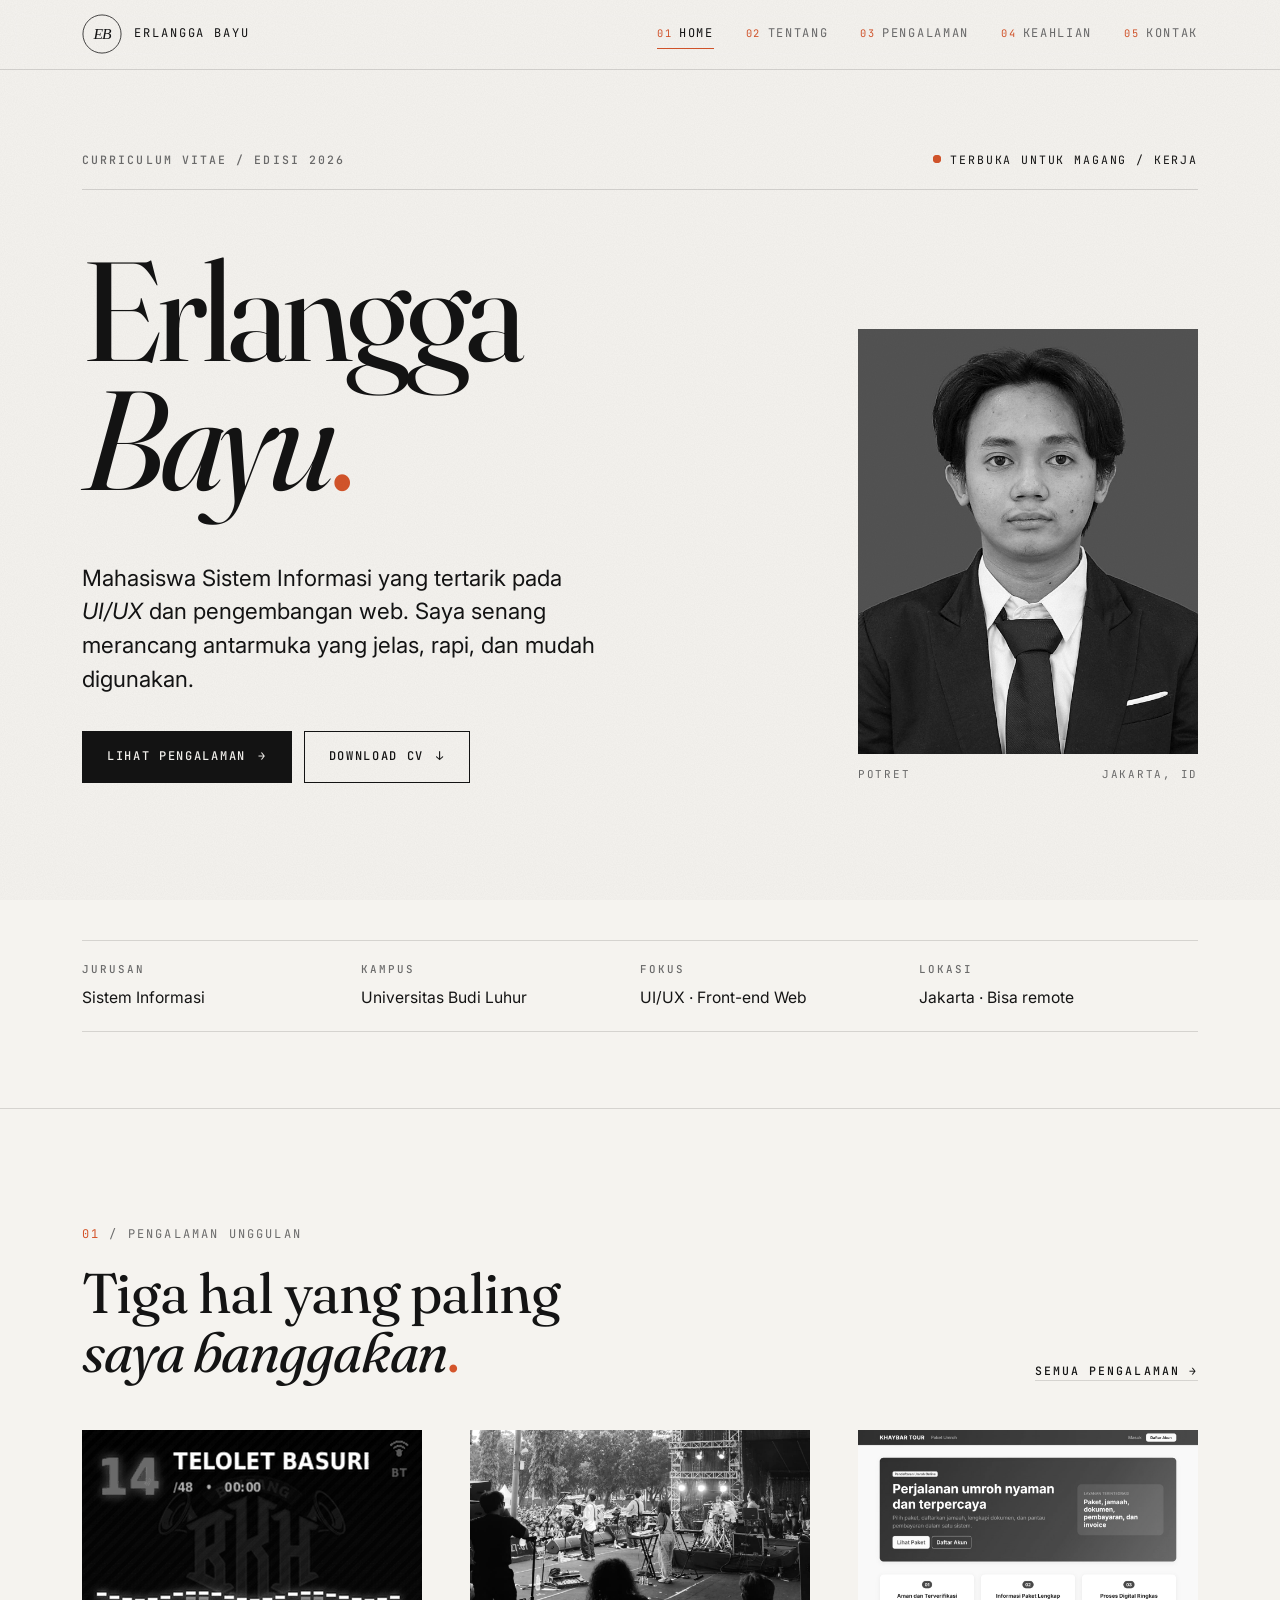
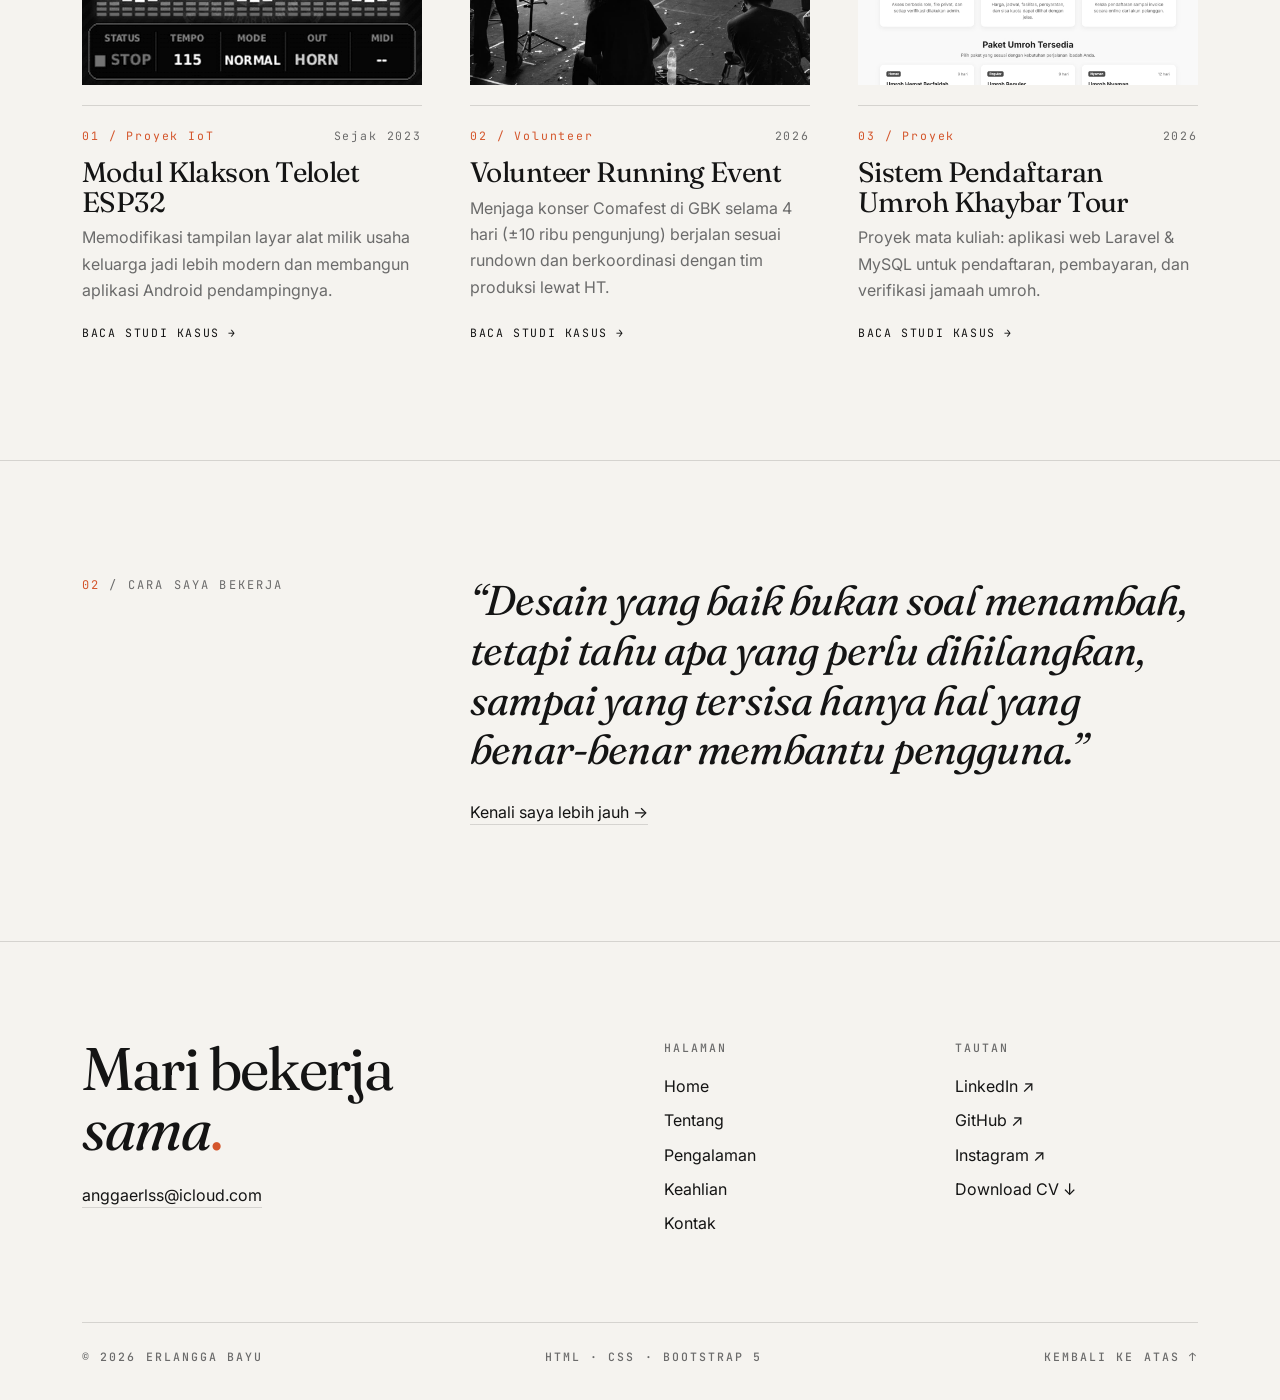
==== commit e0f843c9: "Ganti email kontak ke anggaerlss@icloud.com Co-Authored-By: Claude Opus 5.5 <noreply@anthropic.com>" ====
--- a/index.html
+++ b/index.html
@@ -4,15 +4,13 @@
   <!-- ===================== META DASAR ===================== -->
   <meta charset="UTF-8">
   <meta name="viewport" content="width=device-width, initial-scale=1">
-  <!-- GANTI: nama & deskripsi -->
   <title>Erlangga Bayu | Mahasiswa Sistem Informasi · UI/UX &amp; Web</title>
   <meta name="description" content="CV dan portofolio Erlangga Bayu, mahasiswa Sistem Informasi yang tertarik pada UI/UX dan pengembangan web. Terbuka untuk magang dan kerja.">
   <meta name="author" content="Erlangga Bayu">
   <meta name="theme-color" content="#f5f3ef" media="(prefers-color-scheme: light)">
   <meta name="theme-color" content="#111111" media="(prefers-color-scheme: dark)">
 
-  <!-- ===================== OPEN GRAPH (preview WhatsApp/LinkedIn) =====================
-       GANTI "username" dengan username GitHub Anda. og:image harus URL lengkap (absolut). -->
+  <!-- ===================== OPEN GRAPH (preview WhatsApp/LinkedIn) ===================== -->
   <meta property="og:type" content="website">
   <meta property="og:title" content="Erlangga Bayu | CV &amp; Portofolio">
   <meta property="og:description" content="Mahasiswa Sistem Informasi yang tertarik pada UI/UX dan pengembangan web. Terbuka untuk magang dan kerja.">
@@ -71,21 +69,17 @@
     <section class="hero" aria-labelledby="hero-title">
       <div class="container">
 
-        <!-- Baris atas: label edisi + status -->
         <div class="hero-top reveal">
           <p class="eyebrow mb-0">Curriculum Vitae / Edisi 2026</p>
-          <!-- GANTI: status ketersediaan -->
           <p class="status mb-0"><span class="status-dot" aria-hidden="true"></span>Terbuka untuk magang / kerja</p>
         </div>
 
         <div class="row g-4 g-lg-5 align-items-end">
           <div class="col-lg-8">
-            <!-- GANTI: nama lengkap -->
             <h1 id="hero-title" class="display-xl hero-name reveal d-1">
               Erlangga<br><span class="italic">Bayu</span><span class="dot">.</span>
             </h1>
 
-            <!-- GANTI: kalimat positioning -->
             <p class="lede reveal d-2">
               Mahasiswa Sistem Informasi yang tertarik pada <em>UI/UX</em> dan pengembangan web.
               Saya senang merancang antarmuka yang jelas, rapi, dan mudah digunakan.
@@ -93,7 +87,6 @@
 
             <div class="hero-actions reveal d-3">
               <a class="btn-ed btn-solid" href="pengalaman.html">Lihat Pengalaman <span class="arrow" aria-hidden="true">→</span></a>
-              <!-- GANTI FILE CV: assets/cv/CV-Erlangga-Bayu.pdf -->
               <a class="btn-ed btn-outline" href="assets/cv/CV-Erlangga-Bayu.pdf" download>Download CV <span class="arrow arrow-down" aria-hidden="true">↓</span></a>
             </div>
           </div>
@@ -101,7 +94,6 @@
           <div class="col-sm-8 col-md-6 col-lg-4">
             <figure class="m-0 reveal-img d-2">
               <div class="photo ratio-portrait">
-                <!-- GANTI FOTO: assets/img/profil.jpg (rasio 4:5, mis. 800x1000 px) -->
                 <img src="assets/img/profil.jpg" alt="Foto profil Erlangga Bayu" width="800" height="1000" loading="lazy">
               </div>
               <figcaption class="photo-caption"><span>Potret</span><span>Jakarta, ID</span></figcaption>
@@ -114,7 +106,6 @@
     <!-- ===================== FAKTA SINGKAT ===================== -->
     <section class="section-tight" aria-label="Fakta singkat">
       <div class="container">
-        <!-- GANTI: data singkat -->
         <dl class="row g-0 meta-grid m-0">
           <div class="col-6 col-md-3 pe-3">
             <dt>Jurusan</dt>
@@ -136,7 +127,7 @@
       </div>
     </section>
 
-    <!-- ===================== 01 — PENGALAMAN UNGGULAN ===================== -->
+    <!-- ===================== 01 PENGALAMAN UNGGULAN ===================== -->
     <section class="section" aria-labelledby="unggulan-title">
       <div class="container">
         <div class="row align-items-end g-4 mb-5">
@@ -150,12 +141,10 @@
         </div>
 
         <div class="row g-4 g-lg-5">
-          <!-- Kartu 1 — Modul klakson telolet ESP32 "BKH" -->
           <div class="col-md-4">
             <article class="feature">
               <a href="pengalaman.html#pengalaman-1" class="d-block" aria-label="Baca studi kasus: Modul klakson telolet ESP32">
                 <div class="photo ratio-landscape">
-                  <!-- GIF: assets/img/pengalaman/pengalaman-1-foto-1.gif (rekaman layar alat) -->
                   <img src="assets/img/pengalaman/pengalaman-1-foto-1.gif" alt="Animasi layar TFT modul BKH: equalizer neon bergerak mengikuti lagu yang diputar" width="480" height="360" loading="lazy">
                 </div>
               </a>
@@ -166,12 +155,10 @@
             </article>
           </div>
 
-          <!-- Kartu 2 — Volunteer konser — Comafest 2026 -->
           <div class="col-md-4">
             <article class="feature">
               <a href="pengalaman.html#pengalaman-2" class="d-block" aria-label="Baca studi kasus: Volunteer divisi running event">
                 <div class="photo ratio-landscape">
-                  <!-- GANTI FOTO: assets/img/pengalaman/pengalaman-2-foto-1.jpg -->
                   <img src="assets/img/pengalaman/pengalaman-2-foto-1.jpg" alt="Suasana panggung saat konser berlangsung" width="1200" height="900" loading="lazy">
                 </div>
               </a>
@@ -182,7 +169,6 @@
             </article>
           </div>
 
-          <!-- Kartu 3 — GANTI: data pengalaman 3 -->
           <div class="col-md-4">
             <article class="feature">
               <a href="pengalaman.html#pengalaman-3" class="d-block" aria-label="Baca studi kasus: Khaybar Tour">
@@ -200,7 +186,7 @@
       </div>
     </section>
 
-    <!-- ===================== 02 — PRINSIP KERJA (kutipan) ===================== -->
+    <!-- ===================== 02 CARA SAYA BEKERJA ===================== -->
     <section class="section" aria-labelledby="prinsip-title">
       <div class="container">
         <div class="row g-4 g-lg-5">
@@ -209,7 +195,6 @@
             <h2 id="prinsip-title" class="visually-hidden">Cara saya bekerja</h2>
           </div>
           <div class="col-lg-8">
-            <!-- GANTI: kalimat prinsip kerja Anda -->
             <blockquote class="m-0">
               <p class="pull">“Desain yang baik bukan soal menambah, tetapi tahu apa yang perlu dihilangkan, sampai yang tersisa hanya hal yang benar-benar membantu pengguna.”</p>
             </blockquote>
@@ -227,8 +212,7 @@
       <div class="row g-4 g-lg-5">
         <div class="col-lg-6">
           <p class="footer-cta">Mari bekerja<br><span class="italic">sama</span><span class="dot">.</span></p>
-          <!-- GANTI: email -->
-          <a class="link-line" href="mailto:anggaaerls@email.com">anggaaerls@email.com</a>
+          <a class="link-line" href="mailto:anggaerlss@icloud.com">anggaerlss@icloud.com</a>
         </div>
         <div class="col-6 col-lg-3">
           <p class="eyebrow">Halaman</p>
@@ -242,7 +226,6 @@
         </div>
         <div class="col-6 col-lg-3">
           <p class="eyebrow">Tautan</p>
-          <!-- GANTI: tautan sosial -->
           <ul class="footer-list">
             <li><a class="link-u" href="https://www.linkedin.com/in/erlangga-bayu-setiaji-979914382/" target="_blank" rel="noopener">LinkedIn ↗</a></li>
             <li><a class="link-u" href="https://github.com/erlanggabyu" target="_blank" rel="noopener">GitHub ↗</a></li>
@@ -259,7 +242,6 @@
     </div>
   </footer>
 
-  <!-- Bootstrap JS (hanya untuk komponen bawaan: navbar collapse, modal) -->
   <script src="js/bootstrap.bundle.min.js"></script>
 </body>
 </html>
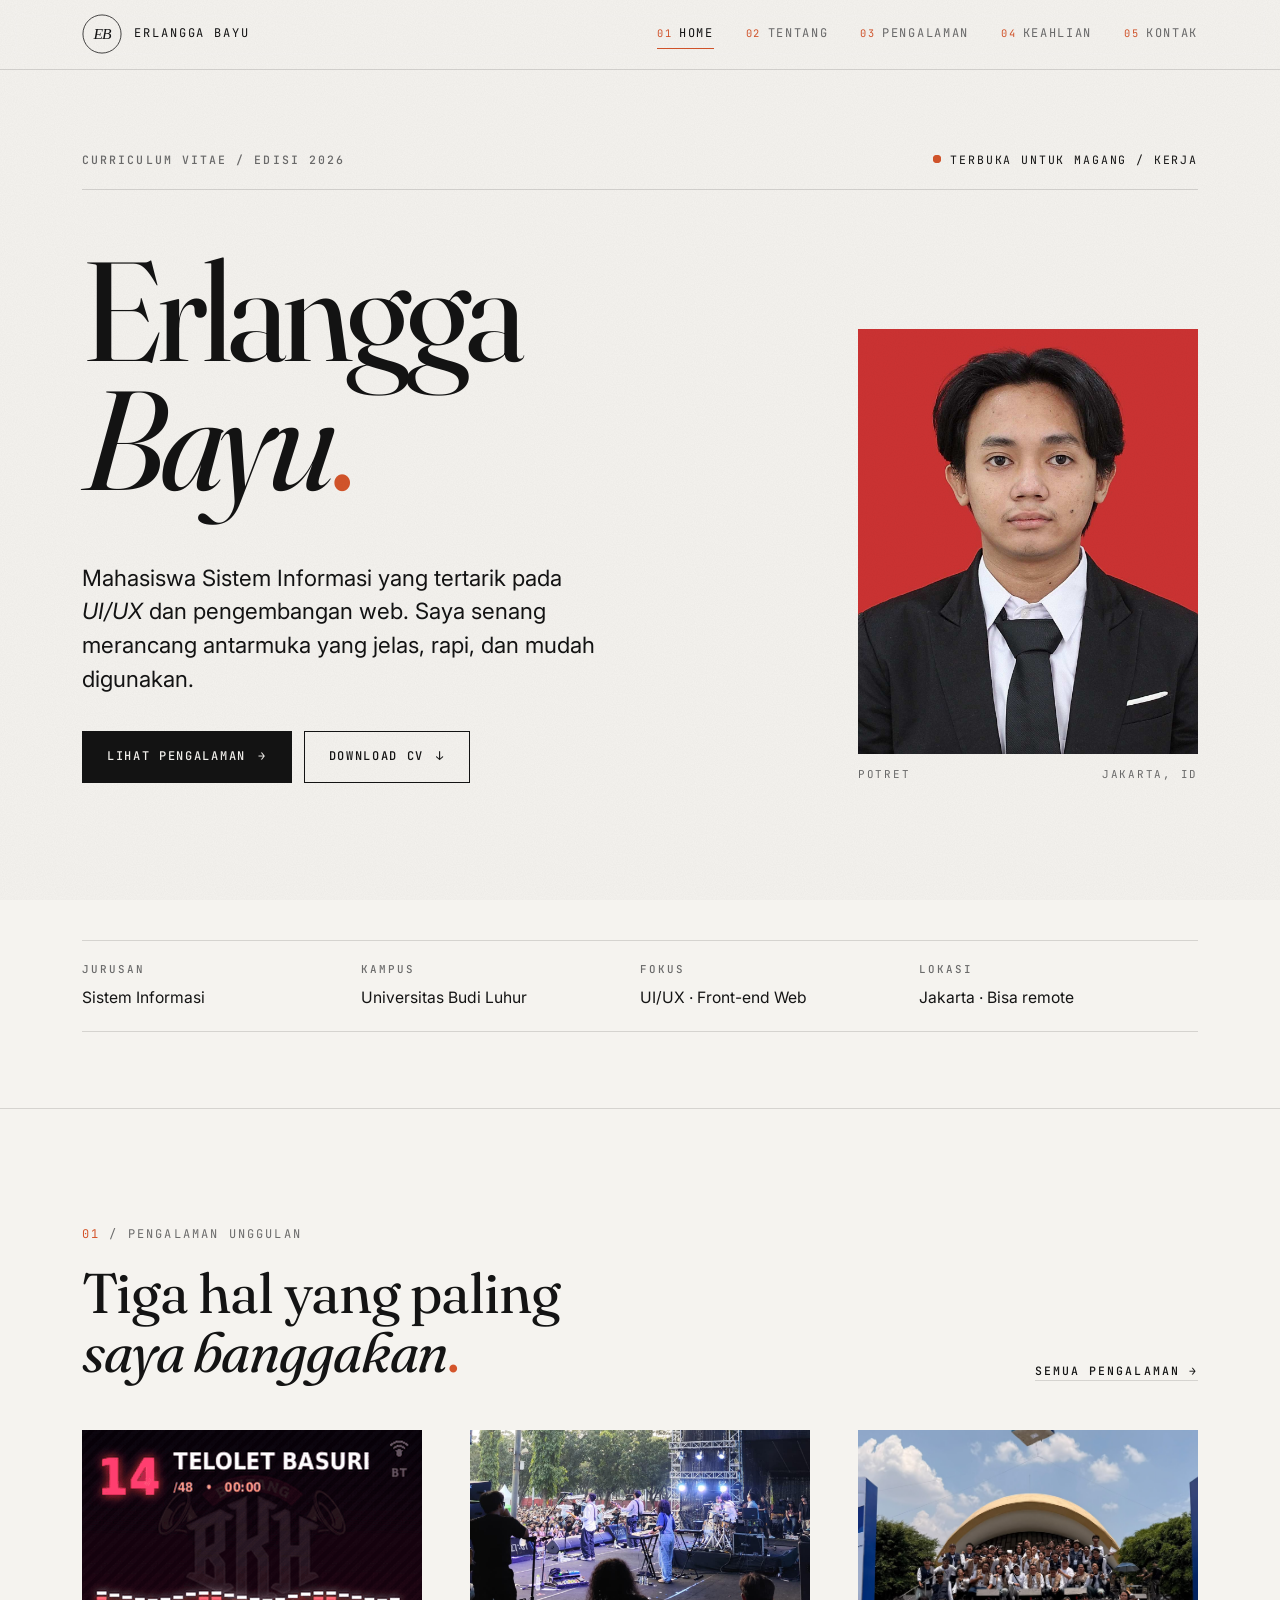
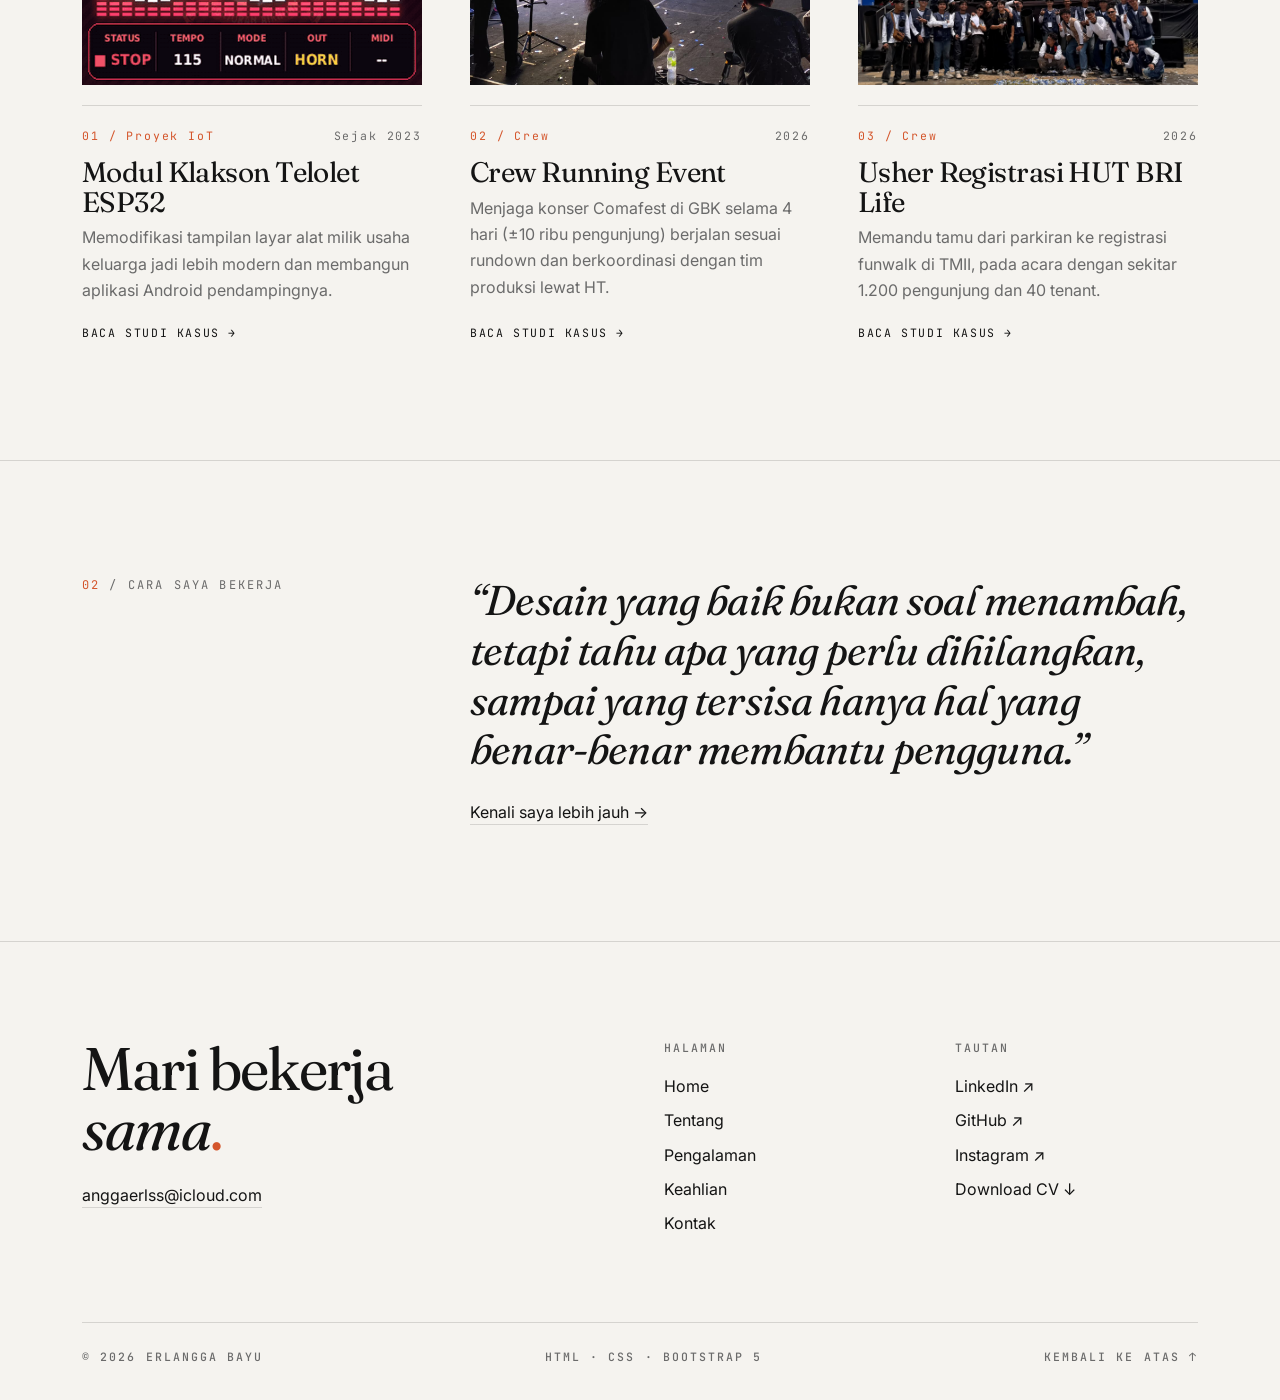
==== commit 2e91a176: "Tambah pengalaman HUT BRI Life dan foto selalu berwarna Tambah studi kasus usher HUT ke-39 BRI Life " ====
--- a/index.html
+++ b/index.html
@@ -157,13 +157,13 @@
 
           <div class="col-md-4">
             <article class="feature">
-              <a href="pengalaman.html#pengalaman-2" class="d-block" aria-label="Baca studi kasus: Volunteer divisi running event">
+              <a href="pengalaman.html#pengalaman-2" class="d-block" aria-label="Baca studi kasus: Crew divisi running event">
                 <div class="photo ratio-landscape">
                   <img src="assets/img/pengalaman/pengalaman-2-foto-1.jpg" alt="Suasana panggung saat konser berlangsung" width="1200" height="900" loading="lazy">
                 </div>
               </a>
-              <p class="feature-num"><span>02 / Volunteer</span><span>2026</span></p>
-              <h3>Volunteer Running Event</h3>
+              <p class="feature-num"><span>02 / Crew</span><span>2026</span></p>
+              <h3>Crew Running Event</h3>
               <p>Menjaga konser Comafest di GBK selama 4 hari (±10 ribu pengunjung) berjalan sesuai rundown dan berkoordinasi dengan tim produksi lewat HT.</p>
               <a class="more link-u" href="pengalaman.html#pengalaman-2">Baca studi kasus →</a>
             </article>
@@ -171,15 +171,15 @@
 
           <div class="col-md-4">
             <article class="feature">
-              <a href="pengalaman.html#pengalaman-3" class="d-block" aria-label="Baca studi kasus: Khaybar Tour">
+              <a href="pengalaman.html#pengalaman-4" class="d-block" aria-label="Baca studi kasus: Usher HUT BRI Life">
                 <div class="photo ratio-landscape">
-                  <img src="assets/img/pengalaman/pengalaman-3-foto-1.jpg" alt="Halaman utama aplikasi Khaybar Tour" width="1200" height="900" loading="lazy">
+                  <img src="assets/img/pengalaman/pengalaman-4-foto-1.jpg" alt="Foto bersama seluruh crew di depan panggung HUT ke-39 BRI Life di TMII" width="1515" height="1600" loading="lazy">
                 </div>
               </a>
-              <p class="feature-num"><span>03 / Proyek</span><span>2026</span></p>
-              <h3>Sistem Pendaftaran Umroh Khaybar Tour</h3>
-              <p>Proyek mata kuliah: aplikasi web Laravel &amp; MySQL untuk pendaftaran, pembayaran, dan verifikasi jamaah umroh.</p>
-              <a class="more link-u" href="pengalaman.html#pengalaman-3">Baca studi kasus →</a>
+              <p class="feature-num"><span>03 / Crew</span><span>2026</span></p>
+              <h3>Usher Registrasi HUT BRI Life</h3>
+              <p>Memandu tamu dari parkiran ke registrasi funwalk di TMII, pada acara dengan sekitar 1.200 pengunjung dan 40 tenant.</p>
+              <a class="more link-u" href="pengalaman.html#pengalaman-4">Baca studi kasus →</a>
             </article>
           </div>
         </div>
--- a/css/style.css
+++ b/css/style.css
@@ -10,7 +10,7 @@
      05. Navbar
      06. Layout section & garis pemisah
      07. Home (hero, banner, fakta, kartu unggulan)
-     08. Foto (grayscale -> berwarna saat hover)
+     08. Foto
      09. Halaman Tentang
      10. Halaman Pengalaman (case study + galeri + modal)
      11. Halaman Keahlian
@@ -522,7 +522,7 @@
   letter-spacing: 0.14em;
 }
 /* seluruh kartu bisa diklik, tapi foto tetap bereaksi saat kartu di-hover */
-.feature:hover .photo img { filter: grayscale(0%); transform: scale(1.03); }
+.feature:hover .photo img { transform: scale(1.03); }
 .feature:hover .more { background-size: 100% 1px; }
 
 /* Kutipan besar (pull quote) */
@@ -537,7 +537,7 @@
 
 
 /* =========================================================================
-   08. FOTO — grayscale, berubah berwarna saat hover (transisi halus)
+   08. FOTO: selalu berwarna, sedikit membesar saat hover
    ========================================================================= */
 .photo {
   position: relative;
@@ -550,10 +550,9 @@
   width: 100%;
   height: 100%;
   object-fit: cover;          /* foto tidak gepeng */
-  filter: grayscale(100%) contrast(1.02);
-  transition: filter 0.9s var(--ease), transform 1.2s var(--ease);
-}
-.photo:hover img { filter: grayscale(0%); transform: scale(1.03); }
+  transition: transform 1.2s var(--ease);
+}
+.photo:hover img { transform: scale(1.03); }
 
 /* Rasio konsisten */
 .ratio-portrait { aspect-ratio: 4 / 5; }
@@ -706,7 +705,7 @@
 }
 .gallery-btn .photo { aspect-ratio: 4 / 3; }
 .gallery-btn:hover .photo img,
-.gallery-btn:focus-visible .photo img { filter: grayscale(0%); transform: scale(1.04); }
+.gallery-btn:focus-visible .photo img { transform: scale(1.04); }
 
 /* Modal Bootstrap disesuaikan dengan tema */
 .modal-ed .modal-content {
@@ -971,3 +970,13 @@
 
 /* Foto portrait di thumbnail: geser potongan ke bagian atas foto */
 .photo img.focus-top { object-position: center 22%; }
+
+/* Pesan "terkirim" di halaman Kontak: tersembunyi, muncul saat URL berakhiran #terkirim */
+.form-success {
+  display: none;
+  margin-bottom: 1.5rem;
+  padding: 1rem 1.25rem;
+  border-left: 3px solid var(--accent);
+  background: var(--bg-soft);
+}
+.form-success:target { display: block; }
